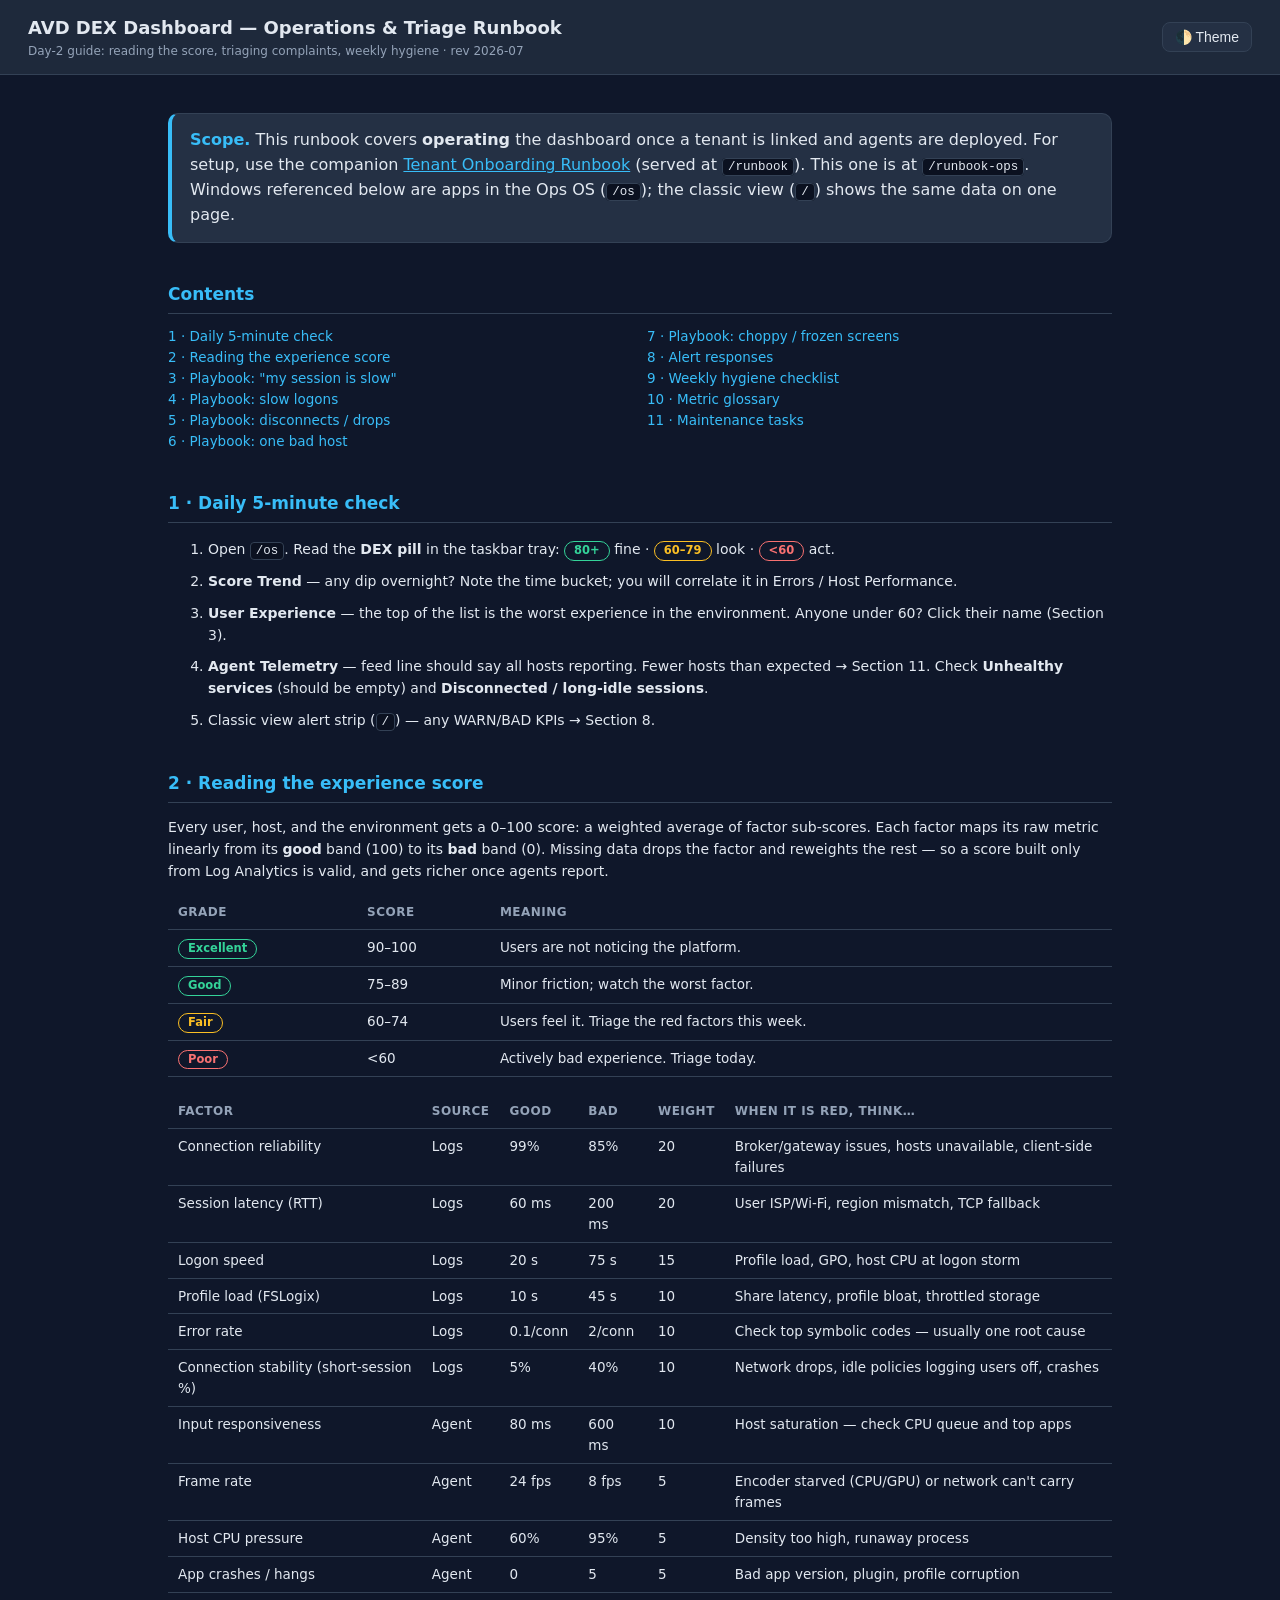
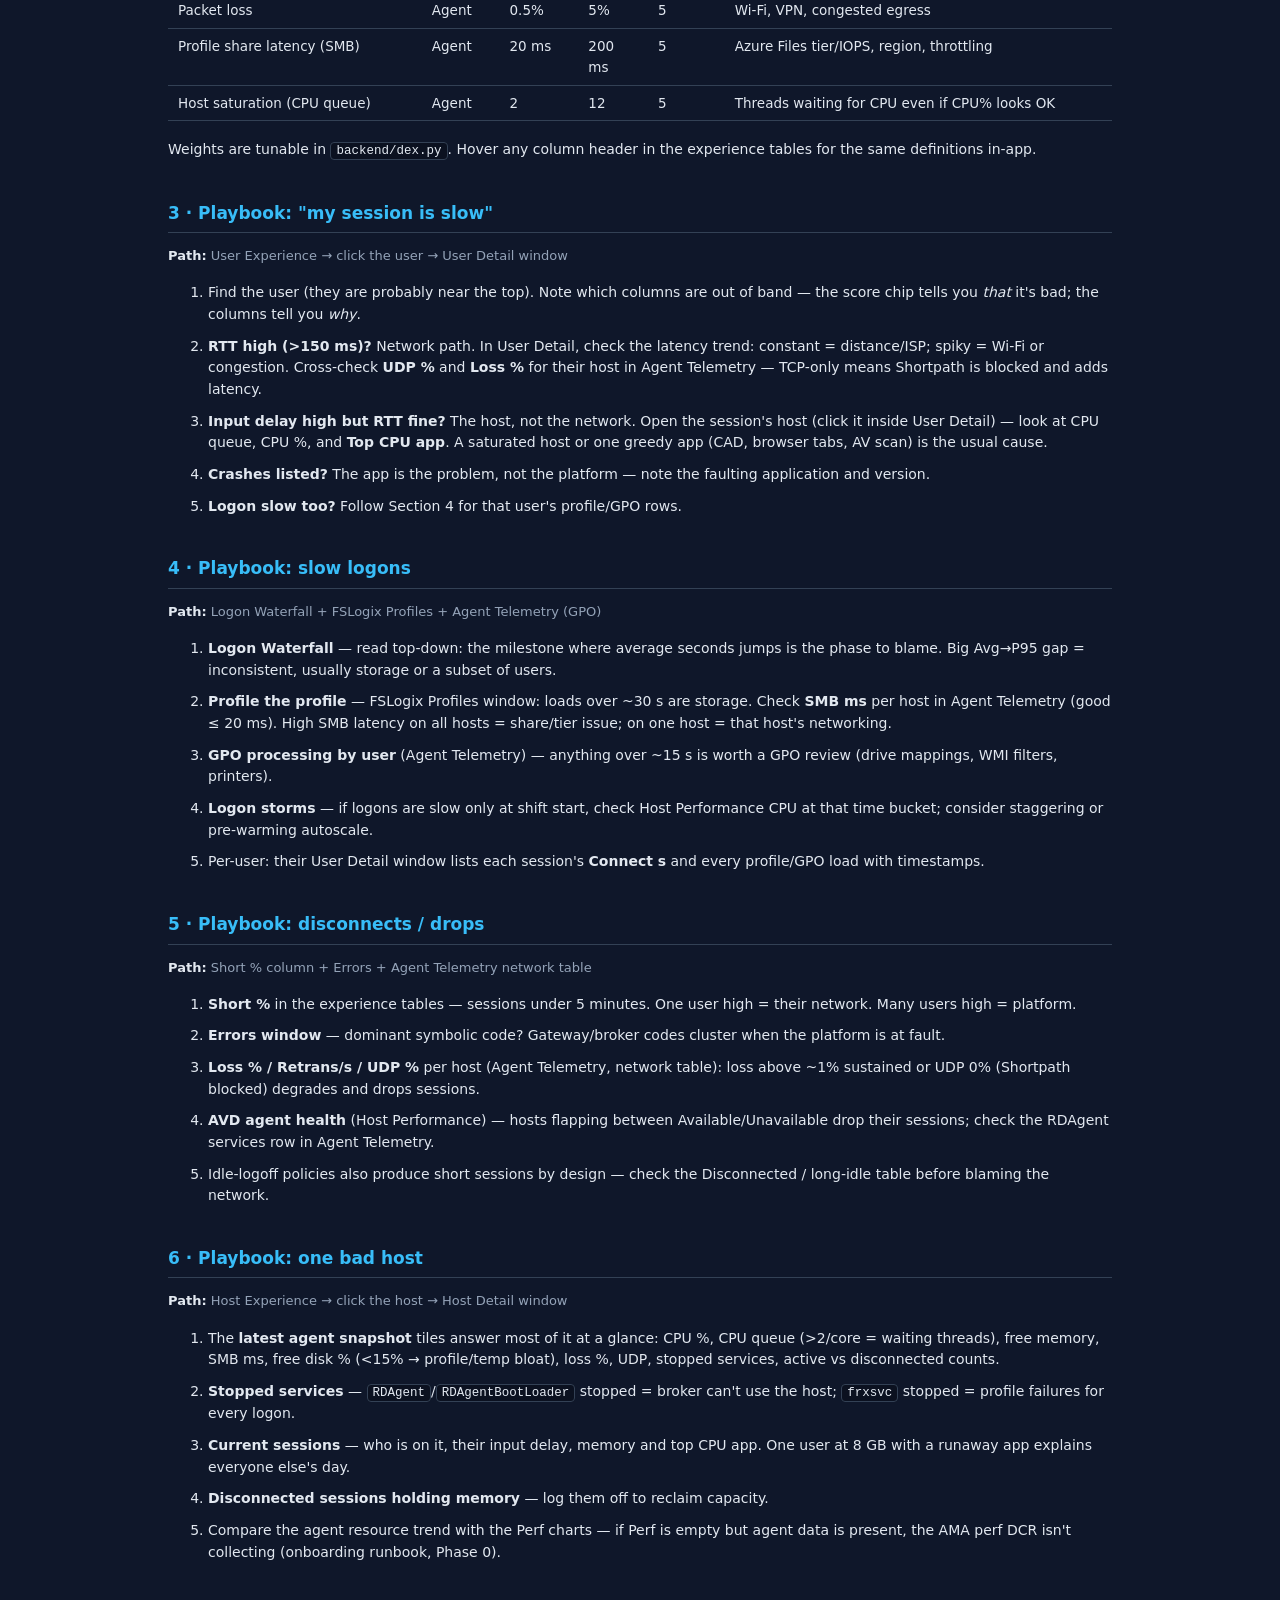
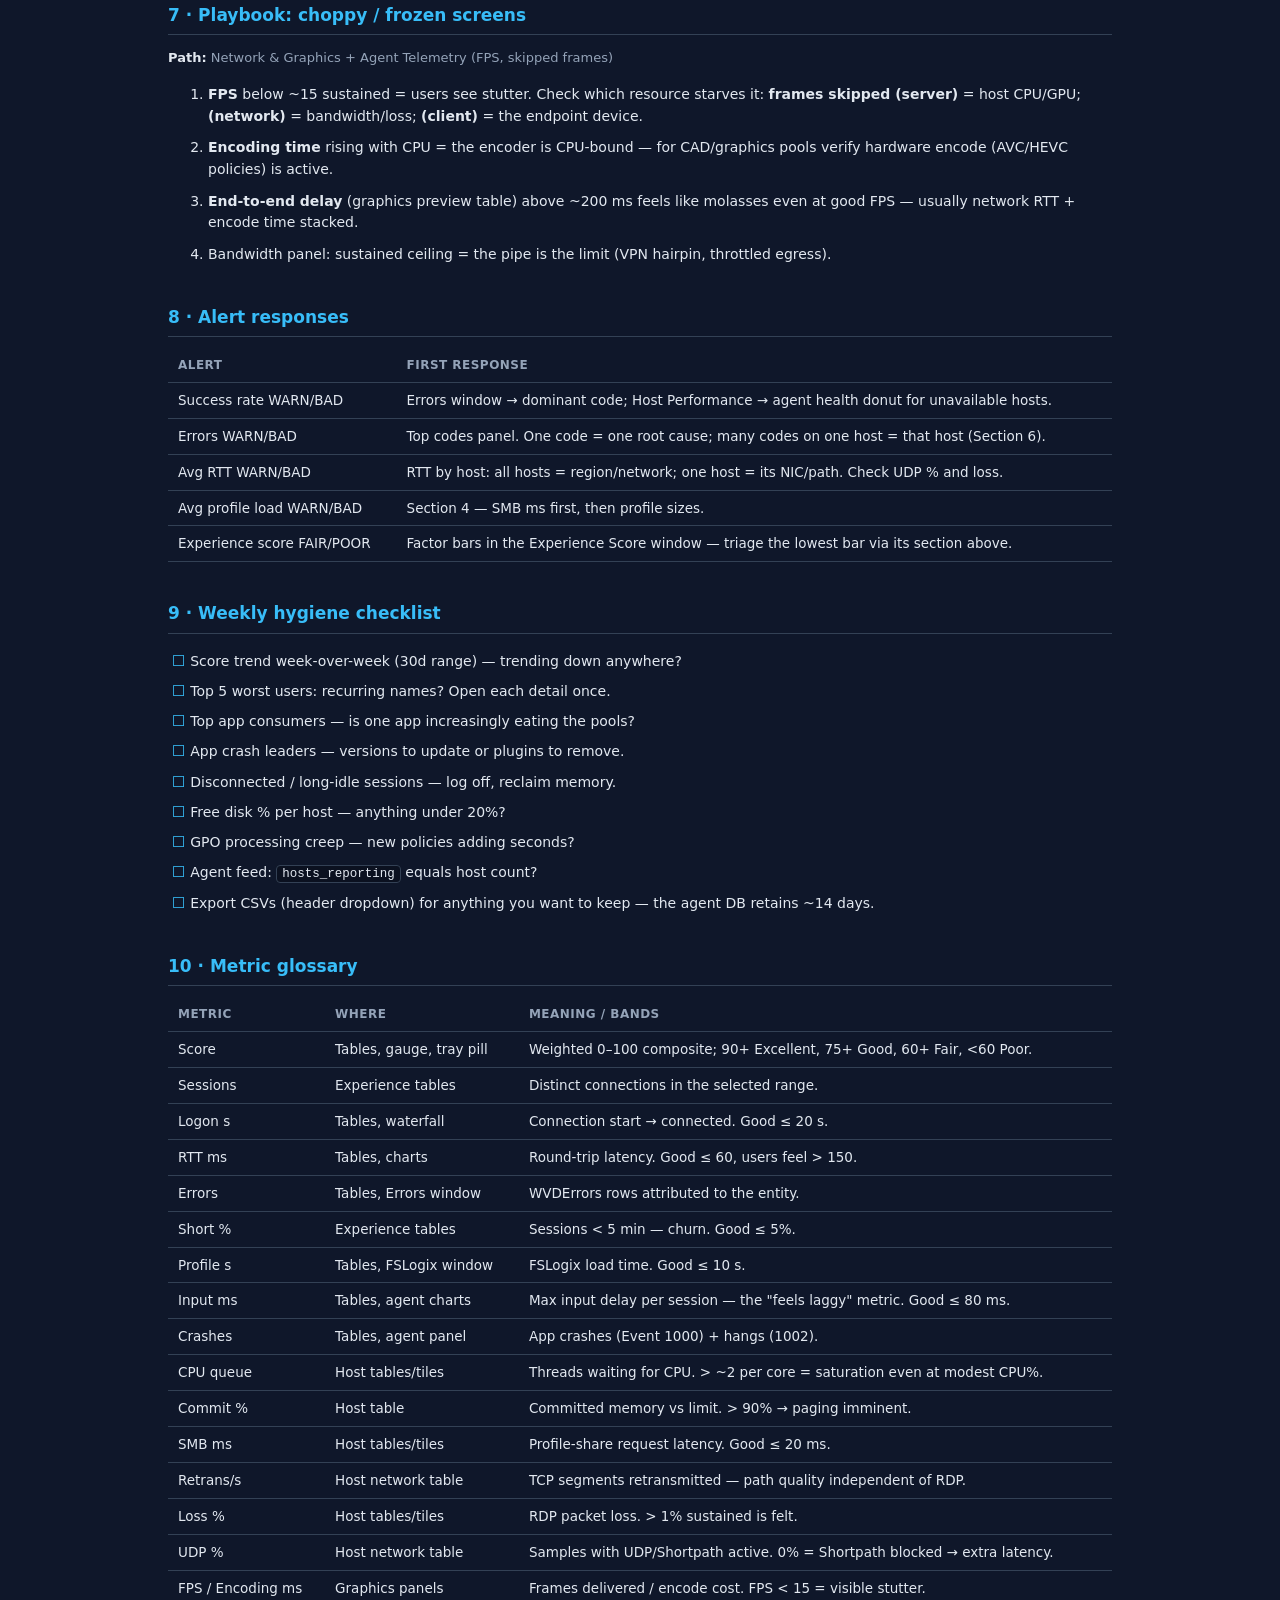
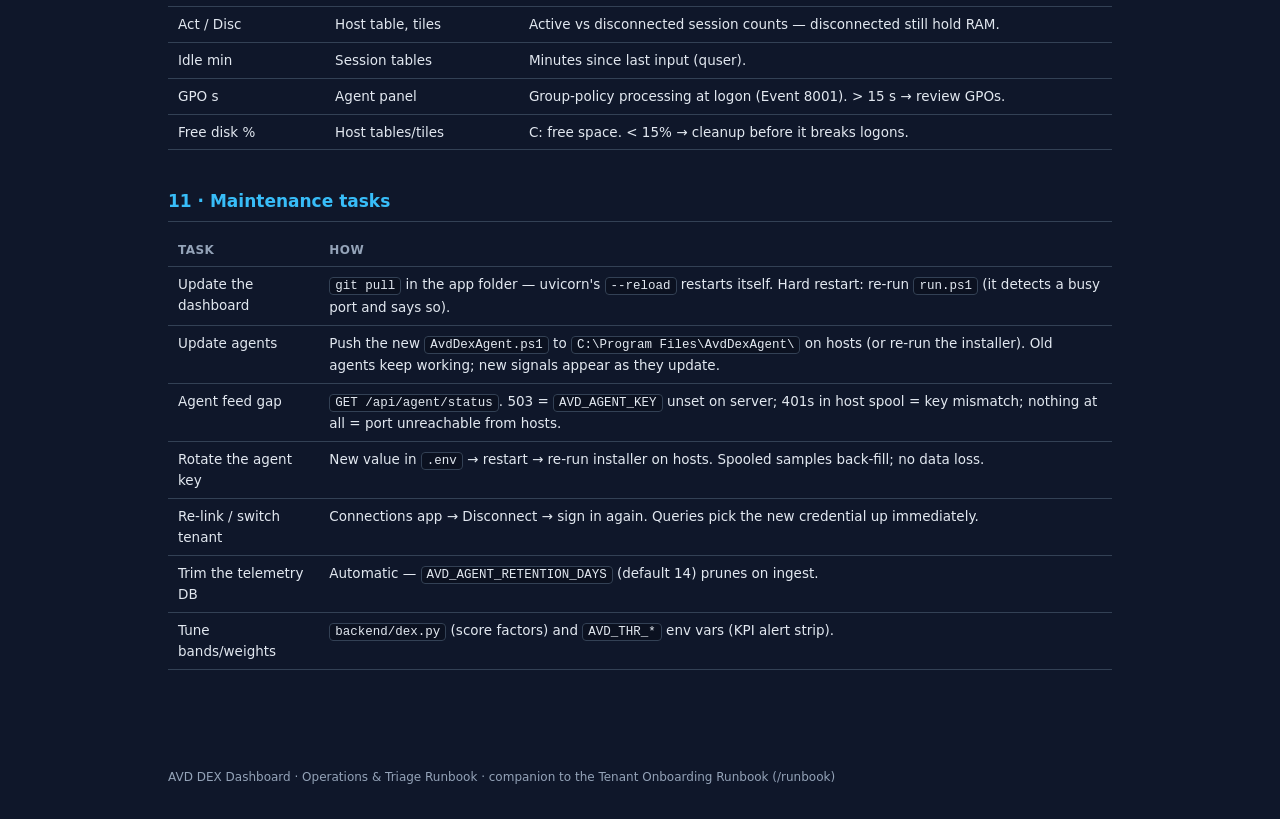
==== docs/DEX-Operations-Runbook.html @ a6c7c3af "Add Operations & Triage runbook (served at /runbook-ops) Day-2 companion to the onboarding runbook: " ====
<!DOCTYPE html>
<html lang="en">
<head>
<meta charset="UTF-8" />
<meta name="viewport" content="width=device-width, initial-scale=1.0" />
<title>AVD DEX Dashboard — Operations &amp; Triage Runbook</title>
<style>
:root {
  --bg: #0f172a; --panel: #1e293b; --card: #243044; --text: #e2e8f0;
  --muted: #94a3b8; --accent: #38bdf8; --ok: #34d399; --warn: #fbbf24;
  --bad: #f87171; --border: #334155; --code: #0b1120;
}
[data-theme="light"] {
  --bg: #f1f5f9; --panel: #ffffff; --card: #f8fafc; --text: #0f172a;
  --muted: #64748b; --accent: #0284c7; --ok: #059669; --warn: #b45309;
  --bad: #dc2626; --border: #e2e8f0; --code: #f1f5f9;
}
* { box-sizing: border-box; }
body {
  margin: 0; font-family: "Segoe UI", system-ui, sans-serif;
  background: var(--bg); color: var(--text); line-height: 1.55;
}
header {
  position: sticky; top: 0; z-index: 10;
  display: flex; justify-content: space-between; align-items: center; gap: 12px;
  padding: 14px 28px; background: var(--panel); border-bottom: 1px solid var(--border);
}
header h1 { font-size: 18px; margin: 0; }
header .sub { font-size: 12px; color: var(--muted); }
#theme {
  background: var(--card); color: var(--text); border: 1px solid var(--border);
  border-radius: 8px; padding: 6px 12px; font-size: 14px; cursor: pointer;
}
#theme:hover { border-color: var(--accent); }
main { max-width: 1000px; margin: 0 auto; padding: 24px 28px 80px; }
h2 {
  font-size: 17px; color: var(--accent); margin: 38px 0 12px;
  border-bottom: 1px solid var(--border); padding-bottom: 6px;
}
h3 { font-size: 14.5px; margin: 22px 0 8px; }
p, li { font-size: 14px; }
code {
  background: var(--code); border: 1px solid var(--border); border-radius: 4px;
  padding: 1px 5px; font-size: 12.5px; font-family: Consolas, monospace;
}
table { width: 100%; border-collapse: collapse; font-size: 13.5px; margin: 10px 0 18px; }
th, td { text-align: left; padding: 7px 10px; border-bottom: 1px solid var(--border); vertical-align: top; }
th { color: var(--muted); font-size: 12px; text-transform: uppercase; letter-spacing: .04em; }
.card {
  background: var(--card); border: 1px solid var(--border); border-radius: 10px;
  padding: 14px 18px; margin: 14px 0;
}
.callout { border-left: 4px solid var(--accent); }
.callout.warn { border-left-color: var(--warn); }
.callout b:first-child { color: var(--accent); }
.callout.warn b:first-child { color: var(--warn); }
ol.steps > li { margin: 10px 0; }
ul.check { list-style: none; padding-left: 4px; }
ul.check li { margin: 7px 0; }
ul.check li::before { content: "☐ "; color: var(--accent); font-size: 15px; }
.pill {
  display: inline-block; border: 1px solid; border-radius: 999px;
  padding: 0 9px; font-size: 11.5px; font-weight: 600;
}
.pill.ok { color: var(--ok); border-color: var(--ok); }
.pill.warn { color: var(--warn); border-color: var(--warn); }
.pill.bad { color: var(--bad); border-color: var(--bad); }
.toc { columns: 2; font-size: 13.5px; }
.toc a { color: var(--accent); text-decoration: none; }
.toc a:hover { text-decoration: underline; }
.path { font-size: 13px; color: var(--muted); }
.path b { color: var(--text); }
@media print {
  header { position: static; } #theme { display: none; }
  body { background: #fff; color: #000; }
}
</style>
</head>
<body>
<header>
  <div>
    <h1>AVD DEX Dashboard — Operations &amp; Triage Runbook</h1>
    <div class="sub">Day-2 guide: reading the score, triaging complaints, weekly hygiene · rev 2026-07</div>
  </div>
  <button id="theme" title="Toggle light/dark">🌓 Theme</button>
</header>
<main>

<div class="card callout">
  <b>Scope.</b> This runbook covers <b>operating</b> the dashboard once a
  tenant is linked and agents are deployed. For setup, use the companion
  <a href="Tenant-Onboarding-Runbook.html" style="color:var(--accent)">Tenant
  Onboarding Runbook</a> (served at <code>/runbook</code>). This one is at
  <code>/runbook-ops</code>. Windows referenced below are apps in the Ops OS
  (<code>/os</code>); the classic view (<code>/</code>) shows the same data
  on one page.
</div>

<h2 id="toc">Contents</h2>
<div class="toc">
  <div><a href="#daily">1 · Daily 5-minute check</a></div>
  <div><a href="#score">2 · Reading the experience score</a></div>
  <div><a href="#t-slow">3 · Playbook: "my session is slow"</a></div>
  <div><a href="#t-logon">4 · Playbook: slow logons</a></div>
  <div><a href="#t-drops">5 · Playbook: disconnects / drops</a></div>
  <div><a href="#t-host">6 · Playbook: one bad host</a></div>
  <div><a href="#t-choppy">7 · Playbook: choppy / frozen screens</a></div>
  <div><a href="#alerts">8 · Alert responses</a></div>
  <div><a href="#weekly">9 · Weekly hygiene checklist</a></div>
  <div><a href="#glossary">10 · Metric glossary</a></div>
  <div><a href="#maint">11 · Maintenance tasks</a></div>
</div>

<h2 id="daily">1 · Daily 5-minute check</h2>
<ol class="steps">
  <li>Open <code>/os</code>. Read the <b>DEX pill</b> in the taskbar tray:
      <span class="pill ok">80+</span> fine ·
      <span class="pill warn">60–79</span> look ·
      <span class="pill bad">&lt;60</span> act.</li>
  <li><b>Score Trend</b> — any dip overnight? Note the time bucket; you will
      correlate it in Errors / Host Performance.</li>
  <li><b>User Experience</b> — the top of the list is the worst experience in
      the environment. Anyone under 60? Click their name (Section 3).</li>
  <li><b>Agent Telemetry</b> — feed line should say all hosts reporting.
      Fewer hosts than expected → Section 11. Check <b>Unhealthy services</b>
      (should be empty) and <b>Disconnected / long-idle sessions</b>.</li>
  <li>Classic view alert strip (<code>/</code>) — any WARN/BAD KPIs → Section 8.</li>
</ol>

<h2 id="score">2 · Reading the experience score</h2>
<p>Every user, host, and the environment gets a 0–100 score: a weighted
average of factor sub-scores. Each factor maps its raw metric linearly from
its <b>good</b> band (100) to its <b>bad</b> band (0). Missing data drops the
factor and reweights the rest — so a score built only from Log Analytics is
valid, and gets richer once agents report.</p>
<table>
  <tr><th>Grade</th><th>Score</th><th>Meaning</th></tr>
  <tr><td><span class="pill ok">Excellent</span></td><td>90–100</td><td>Users are not noticing the platform.</td></tr>
  <tr><td><span class="pill ok">Good</span></td><td>75–89</td><td>Minor friction; watch the worst factor.</td></tr>
  <tr><td><span class="pill warn">Fair</span></td><td>60–74</td><td>Users feel it. Triage the red factors this week.</td></tr>
  <tr><td><span class="pill bad">Poor</span></td><td>&lt;60</td><td>Actively bad experience. Triage today.</td></tr>
</table>
<table>
  <tr><th>Factor</th><th>Source</th><th>Good</th><th>Bad</th><th>Weight</th><th>When it is red, think…</th></tr>
  <tr><td>Connection reliability</td><td>Logs</td><td>99%</td><td>85%</td><td>20</td><td>Broker/gateway issues, hosts unavailable, client-side failures</td></tr>
  <tr><td>Session latency (RTT)</td><td>Logs</td><td>60 ms</td><td>200 ms</td><td>20</td><td>User ISP/Wi-Fi, region mismatch, TCP fallback</td></tr>
  <tr><td>Logon speed</td><td>Logs</td><td>20 s</td><td>75 s</td><td>15</td><td>Profile load, GPO, host CPU at logon storm</td></tr>
  <tr><td>Profile load (FSLogix)</td><td>Logs</td><td>10 s</td><td>45 s</td><td>10</td><td>Share latency, profile bloat, throttled storage</td></tr>
  <tr><td>Error rate</td><td>Logs</td><td>0.1/conn</td><td>2/conn</td><td>10</td><td>Check top symbolic codes — usually one root cause</td></tr>
  <tr><td>Connection stability (short-session %)</td><td>Logs</td><td>5%</td><td>40%</td><td>10</td><td>Network drops, idle policies logging users off, crashes</td></tr>
  <tr><td>Input responsiveness</td><td>Agent</td><td>80 ms</td><td>600 ms</td><td>10</td><td>Host saturation — check CPU queue and top apps</td></tr>
  <tr><td>Frame rate</td><td>Agent</td><td>24 fps</td><td>8 fps</td><td>5</td><td>Encoder starved (CPU/GPU) or network can't carry frames</td></tr>
  <tr><td>Host CPU pressure</td><td>Agent</td><td>60%</td><td>95%</td><td>5</td><td>Density too high, runaway process</td></tr>
  <tr><td>App crashes / hangs</td><td>Agent</td><td>0</td><td>5</td><td>5</td><td>Bad app version, plugin, profile corruption</td></tr>
  <tr><td>Packet loss</td><td>Agent</td><td>0.5%</td><td>5%</td><td>5</td><td>Wi-Fi, VPN, congested egress</td></tr>
  <tr><td>Profile share latency (SMB)</td><td>Agent</td><td>20 ms</td><td>200 ms</td><td>5</td><td>Azure Files tier/IOPS, region, throttling</td></tr>
  <tr><td>Host saturation (CPU queue)</td><td>Agent</td><td>2</td><td>12</td><td>5</td><td>Threads waiting for CPU even if CPU% looks OK</td></tr>
</table>
<p>Weights are tunable in <code>backend/dex.py</code>. Hover any column
header in the experience tables for the same definitions in-app.</p>

<h2 id="t-slow">3 · Playbook: "my session is slow"</h2>
<p class="path"><b>Path:</b> User Experience → click the user → User Detail window</p>
<ol class="steps">
  <li>Find the user (they are probably near the top). Note which columns are
      out of band — the score chip tells you <i>that</i> it's bad; the columns
      tell you <i>why</i>.</li>
  <li><b>RTT high (&gt;150 ms)?</b> Network path. In User Detail, check the
      latency trend: constant = distance/ISP; spiky = Wi-Fi or congestion.
      Cross-check <b>UDP %</b> and <b>Loss %</b> for their host in Agent
      Telemetry — TCP-only means Shortpath is blocked and adds latency.</li>
  <li><b>Input delay high but RTT fine?</b> The host, not the network. Open
      the session's host (click it inside User Detail) — look at CPU queue,
      CPU %, and <b>Top CPU app</b>. A saturated host or one greedy app
      (CAD, browser tabs, AV scan) is the usual cause.</li>
  <li><b>Crashes listed?</b> The app is the problem, not the platform —
      note the faulting application and version.</li>
  <li><b>Logon slow too?</b> Follow Section 4 for that user's profile/GPO rows.</li>
</ol>

<h2 id="t-logon">4 · Playbook: slow logons</h2>
<p class="path"><b>Path:</b> Logon Waterfall + FSLogix Profiles + Agent Telemetry (GPO)</p>
<ol class="steps">
  <li><b>Logon Waterfall</b> — read top-down: the milestone where average
      seconds jumps is the phase to blame. Big Avg→P95 gap = inconsistent,
      usually storage or a subset of users.</li>
  <li><b>Profile the profile</b> — FSLogix Profiles window: loads over ~30 s
      are storage. Check <b>SMB ms</b> per host in Agent Telemetry
      (good ≤ 20 ms). High SMB latency on all hosts = share/tier issue; on
      one host = that host's networking.</li>
  <li><b>GPO processing by user</b> (Agent Telemetry) — anything over ~15 s
      is worth a GPO review (drive mappings, WMI filters, printers).</li>
  <li><b>Logon storms</b> — if logons are slow only at shift start, check
      Host Performance CPU at that time bucket; consider staggering or
      pre-warming autoscale.</li>
  <li>Per-user: their User Detail window lists each session's
      <b>Connect s</b> and every profile/GPO load with timestamps.</li>
</ol>

<h2 id="t-drops">5 · Playbook: disconnects / drops</h2>
<p class="path"><b>Path:</b> Short % column + Errors + Agent Telemetry network table</p>
<ol class="steps">
  <li><b>Short %</b> in the experience tables — sessions under 5 minutes.
      One user high = their network. Many users high = platform.</li>
  <li><b>Errors window</b> — dominant symbolic code? Gateway/broker codes
      cluster when the platform is at fault.</li>
  <li><b>Loss % / Retrans/s / UDP %</b> per host (Agent Telemetry, network
      table): loss above ~1% sustained or UDP 0% (Shortpath blocked)
      degrades and drops sessions.</li>
  <li><b>AVD agent health</b> (Host Performance) — hosts flapping between
      Available/Unavailable drop their sessions; check the RDAgent services
      row in Agent Telemetry.</li>
  <li>Idle-logoff policies also produce short sessions by design — check
      the Disconnected / long-idle table before blaming the network.</li>
</ol>

<h2 id="t-host">6 · Playbook: one bad host</h2>
<p class="path"><b>Path:</b> Host Experience → click the host → Host Detail window</p>
<ol class="steps">
  <li>The <b>latest agent snapshot</b> tiles answer most of it at a glance:
      CPU %, CPU queue (&gt;2/core = waiting threads), free memory, SMB ms,
      free disk % (&lt;15% → profile/temp bloat), loss %, UDP, stopped
      services, active vs disconnected counts.</li>
  <li><b>Stopped services</b> — <code>RDAgent</code>/<code>RDAgentBootLoader</code>
      stopped = broker can't use the host; <code>frxsvc</code> stopped =
      profile failures for every logon.</li>
  <li><b>Current sessions</b> — who is on it, their input delay, memory and
      top CPU app. One user at 8 GB with a runaway app explains everyone
      else's day.</li>
  <li><b>Disconnected sessions holding memory</b> — log them off to reclaim
      capacity.</li>
  <li>Compare the agent resource trend with the Perf charts — if Perf is
      empty but agent data is present, the AMA perf DCR isn't collecting
      (onboarding runbook, Phase 0).</li>
</ol>

<h2 id="t-choppy">7 · Playbook: choppy / frozen screens</h2>
<p class="path"><b>Path:</b> Network &amp; Graphics + Agent Telemetry (FPS, skipped frames)</p>
<ol class="steps">
  <li><b>FPS</b> below ~15 sustained = users see stutter. Check which
      resource starves it: <b>frames skipped (server)</b> = host CPU/GPU;
      <b>(network)</b> = bandwidth/loss; <b>(client)</b> = the endpoint
      device.</li>
  <li><b>Encoding time</b> rising with CPU = the encoder is CPU-bound —
      for CAD/graphics pools verify hardware encode (AVC/HEVC policies)
      is active.</li>
  <li><b>End-to-end delay</b> (graphics preview table) above ~200 ms feels
      like molasses even at good FPS — usually network RTT + encode time
      stacked.</li>
  <li>Bandwidth panel: sustained ceiling = the pipe is the limit (VPN
      hairpin, throttled egress).</li>
</ol>

<h2 id="alerts">8 · Alert responses</h2>
<table>
  <tr><th>Alert</th><th>First response</th></tr>
  <tr><td>Success rate WARN/BAD</td><td>Errors window → dominant code; Host Performance → agent health donut for unavailable hosts.</td></tr>
  <tr><td>Errors WARN/BAD</td><td>Top codes panel. One code = one root cause; many codes on one host = that host (Section 6).</td></tr>
  <tr><td>Avg RTT WARN/BAD</td><td>RTT by host: all hosts = region/network; one host = its NIC/path. Check UDP % and loss.</td></tr>
  <tr><td>Avg profile load WARN/BAD</td><td>Section 4 — SMB ms first, then profile sizes.</td></tr>
  <tr><td>Experience score FAIR/POOR</td><td>Factor bars in the Experience Score window — triage the lowest bar via its section above.</td></tr>
</table>

<h2 id="weekly">9 · Weekly hygiene checklist</h2>
<ul class="check">
  <li>Score trend week-over-week (30d range) — trending down anywhere?</li>
  <li>Top 5 worst users: recurring names? Open each detail once.</li>
  <li>Top app consumers — is one app increasingly eating the pools?</li>
  <li>App crash leaders — versions to update or plugins to remove.</li>
  <li>Disconnected / long-idle sessions — log off, reclaim memory.</li>
  <li>Free disk % per host — anything under 20%?</li>
  <li>GPO processing creep — new policies adding seconds?</li>
  <li>Agent feed: <code>hosts_reporting</code> equals host count?</li>
  <li>Export CSVs (header dropdown) for anything you want to keep — the
      agent DB retains ~14 days.</li>
</ul>

<h2 id="glossary">10 · Metric glossary</h2>
<table>
  <tr><th>Metric</th><th>Where</th><th>Meaning / bands</th></tr>
  <tr><td>Score</td><td>Tables, gauge, tray pill</td><td>Weighted 0–100 composite; 90+ Excellent, 75+ Good, 60+ Fair, &lt;60 Poor.</td></tr>
  <tr><td>Sessions</td><td>Experience tables</td><td>Distinct connections in the selected range.</td></tr>
  <tr><td>Logon s</td><td>Tables, waterfall</td><td>Connection start → connected. Good ≤ 20 s.</td></tr>
  <tr><td>RTT ms</td><td>Tables, charts</td><td>Round-trip latency. Good ≤ 60, users feel &gt; 150.</td></tr>
  <tr><td>Errors</td><td>Tables, Errors window</td><td>WVDErrors rows attributed to the entity.</td></tr>
  <tr><td>Short %</td><td>Experience tables</td><td>Sessions &lt; 5 min — churn. Good ≤ 5%.</td></tr>
  <tr><td>Profile s</td><td>Tables, FSLogix window</td><td>FSLogix load time. Good ≤ 10 s.</td></tr>
  <tr><td>Input ms</td><td>Tables, agent charts</td><td>Max input delay per session — the "feels laggy" metric. Good ≤ 80 ms.</td></tr>
  <tr><td>Crashes</td><td>Tables, agent panel</td><td>App crashes (Event 1000) + hangs (1002).</td></tr>
  <tr><td>CPU queue</td><td>Host tables/tiles</td><td>Threads waiting for CPU. &gt; ~2 per core = saturation even at modest CPU%.</td></tr>
  <tr><td>Commit %</td><td>Host table</td><td>Committed memory vs limit. &gt; 90% → paging imminent.</td></tr>
  <tr><td>SMB ms</td><td>Host tables/tiles</td><td>Profile-share request latency. Good ≤ 20 ms.</td></tr>
  <tr><td>Retrans/s</td><td>Host network table</td><td>TCP segments retransmitted — path quality independent of RDP.</td></tr>
  <tr><td>Loss %</td><td>Host tables/tiles</td><td>RDP packet loss. &gt; 1% sustained is felt.</td></tr>
  <tr><td>UDP %</td><td>Host network table</td><td>Samples with UDP/Shortpath active. 0% = Shortpath blocked → extra latency.</td></tr>
  <tr><td>FPS / Encoding ms</td><td>Graphics panels</td><td>Frames delivered / encode cost. FPS &lt; 15 = visible stutter.</td></tr>
  <tr><td>Act / Disc</td><td>Host table, tiles</td><td>Active vs disconnected session counts — disconnected still hold RAM.</td></tr>
  <tr><td>Idle min</td><td>Session tables</td><td>Minutes since last input (quser).</td></tr>
  <tr><td>GPO s</td><td>Agent panel</td><td>Group-policy processing at logon (Event 8001). &gt; 15 s → review GPOs.</td></tr>
  <tr><td>Free disk %</td><td>Host tables/tiles</td><td>C: free space. &lt; 15% → cleanup before it breaks logons.</td></tr>
</table>

<h2 id="maint">11 · Maintenance tasks</h2>
<table>
  <tr><th>Task</th><th>How</th></tr>
  <tr><td>Update the dashboard</td><td><code>git pull</code> in the app folder — uvicorn's <code>--reload</code> restarts itself. Hard restart: re-run <code>run.ps1</code> (it detects a busy port and says so).</td></tr>
  <tr><td>Update agents</td><td>Push the new <code>AvdDexAgent.ps1</code> to <code>C:\Program Files\AvdDexAgent\</code> on hosts (or re-run the installer). Old agents keep working; new signals appear as they update.</td></tr>
  <tr><td>Agent feed gap</td><td><code>GET /api/agent/status</code>. 503 = <code>AVD_AGENT_KEY</code> unset on server; 401s in host spool = key mismatch; nothing at all = port unreachable from hosts.</td></tr>
  <tr><td>Rotate the agent key</td><td>New value in <code>.env</code> → restart → re-run installer on hosts. Spooled samples back-fill; no data loss.</td></tr>
  <tr><td>Re-link / switch tenant</td><td>Connections app → Disconnect → sign in again. Queries pick the new credential up immediately.</td></tr>
  <tr><td>Trim the telemetry DB</td><td>Automatic — <code>AVD_AGENT_RETENTION_DAYS</code> (default 14) prunes on ingest.</td></tr>
  <tr><td>Tune bands/weights</td><td><code>backend/dex.py</code> (score factors) and <code>AVD_THR_*</code> env vars (KPI alert strip).</td></tr>
</table>

</main>
<footer style="max-width:1000px;margin:0 auto;padding:0 28px 40px;color:var(--muted);font-size:12px">
AVD DEX Dashboard · Operations &amp; Triage Runbook · companion to the Tenant Onboarding Runbook (/runbook)
</footer>
<script>
(function () {
  var btn = document.getElementById("theme");
  var saved = null;
  try { saved = localStorage.getItem("avd-runbook-theme"); } catch (e) {}
  if (saved) document.documentElement.dataset.theme = saved;
  btn.addEventListener("click", function () {
    var next = document.documentElement.dataset.theme === "light" ? "dark" : "light";
    document.documentElement.dataset.theme = next;
    try { localStorage.setItem("avd-runbook-theme", next); } catch (e) {}
  });
})();
</script>
</body>
</html>
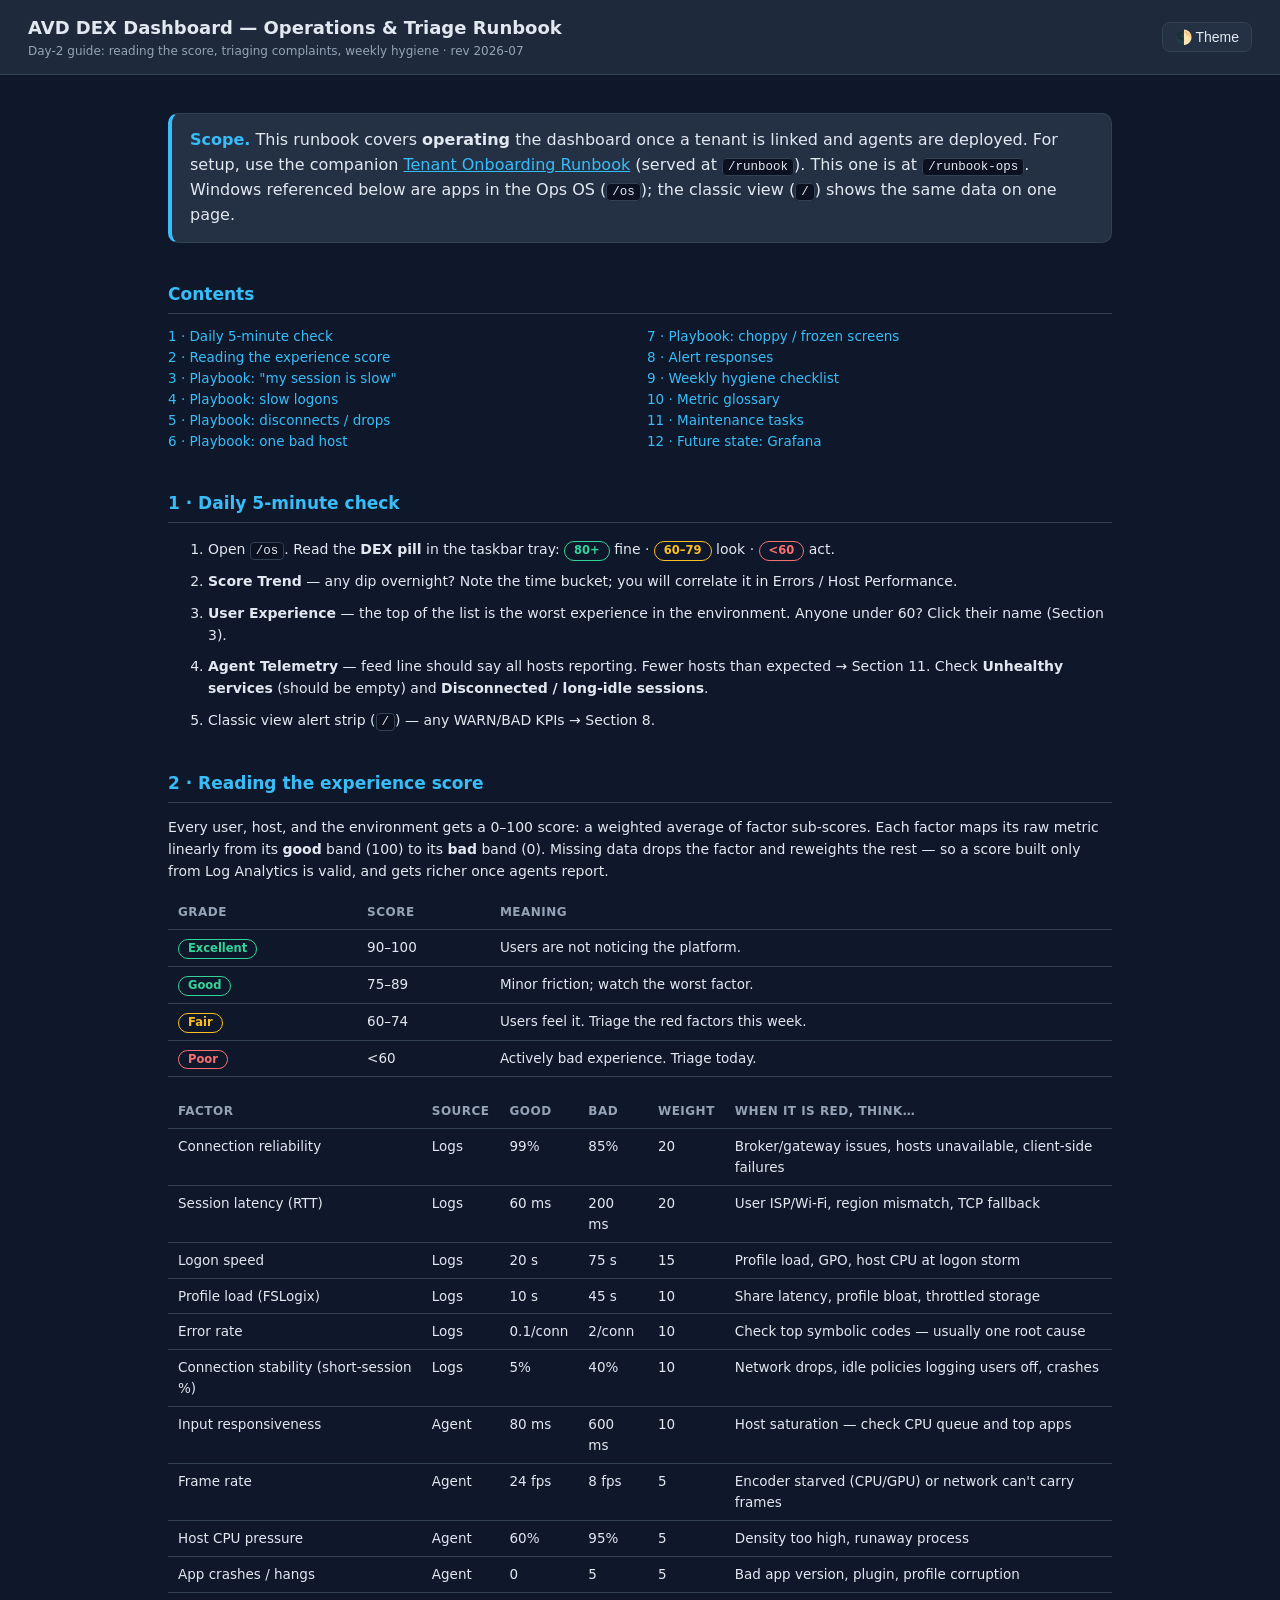
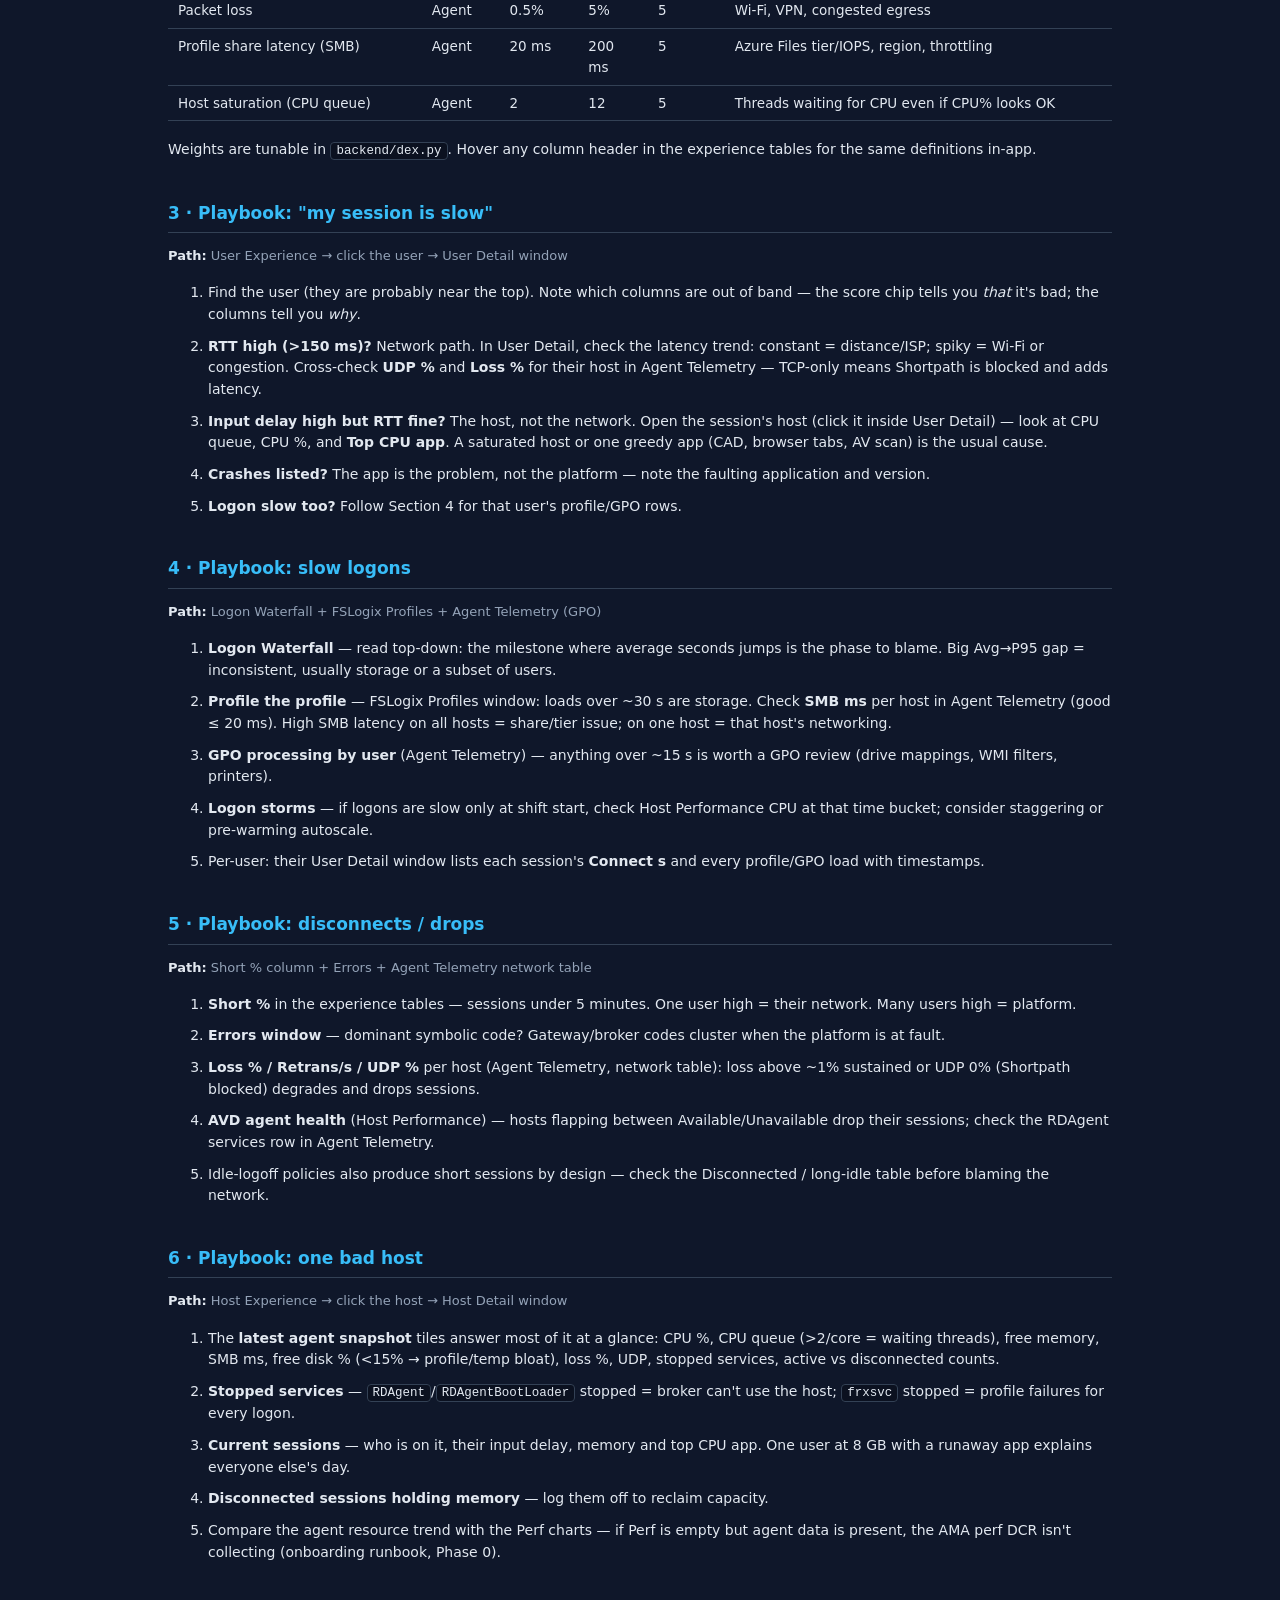
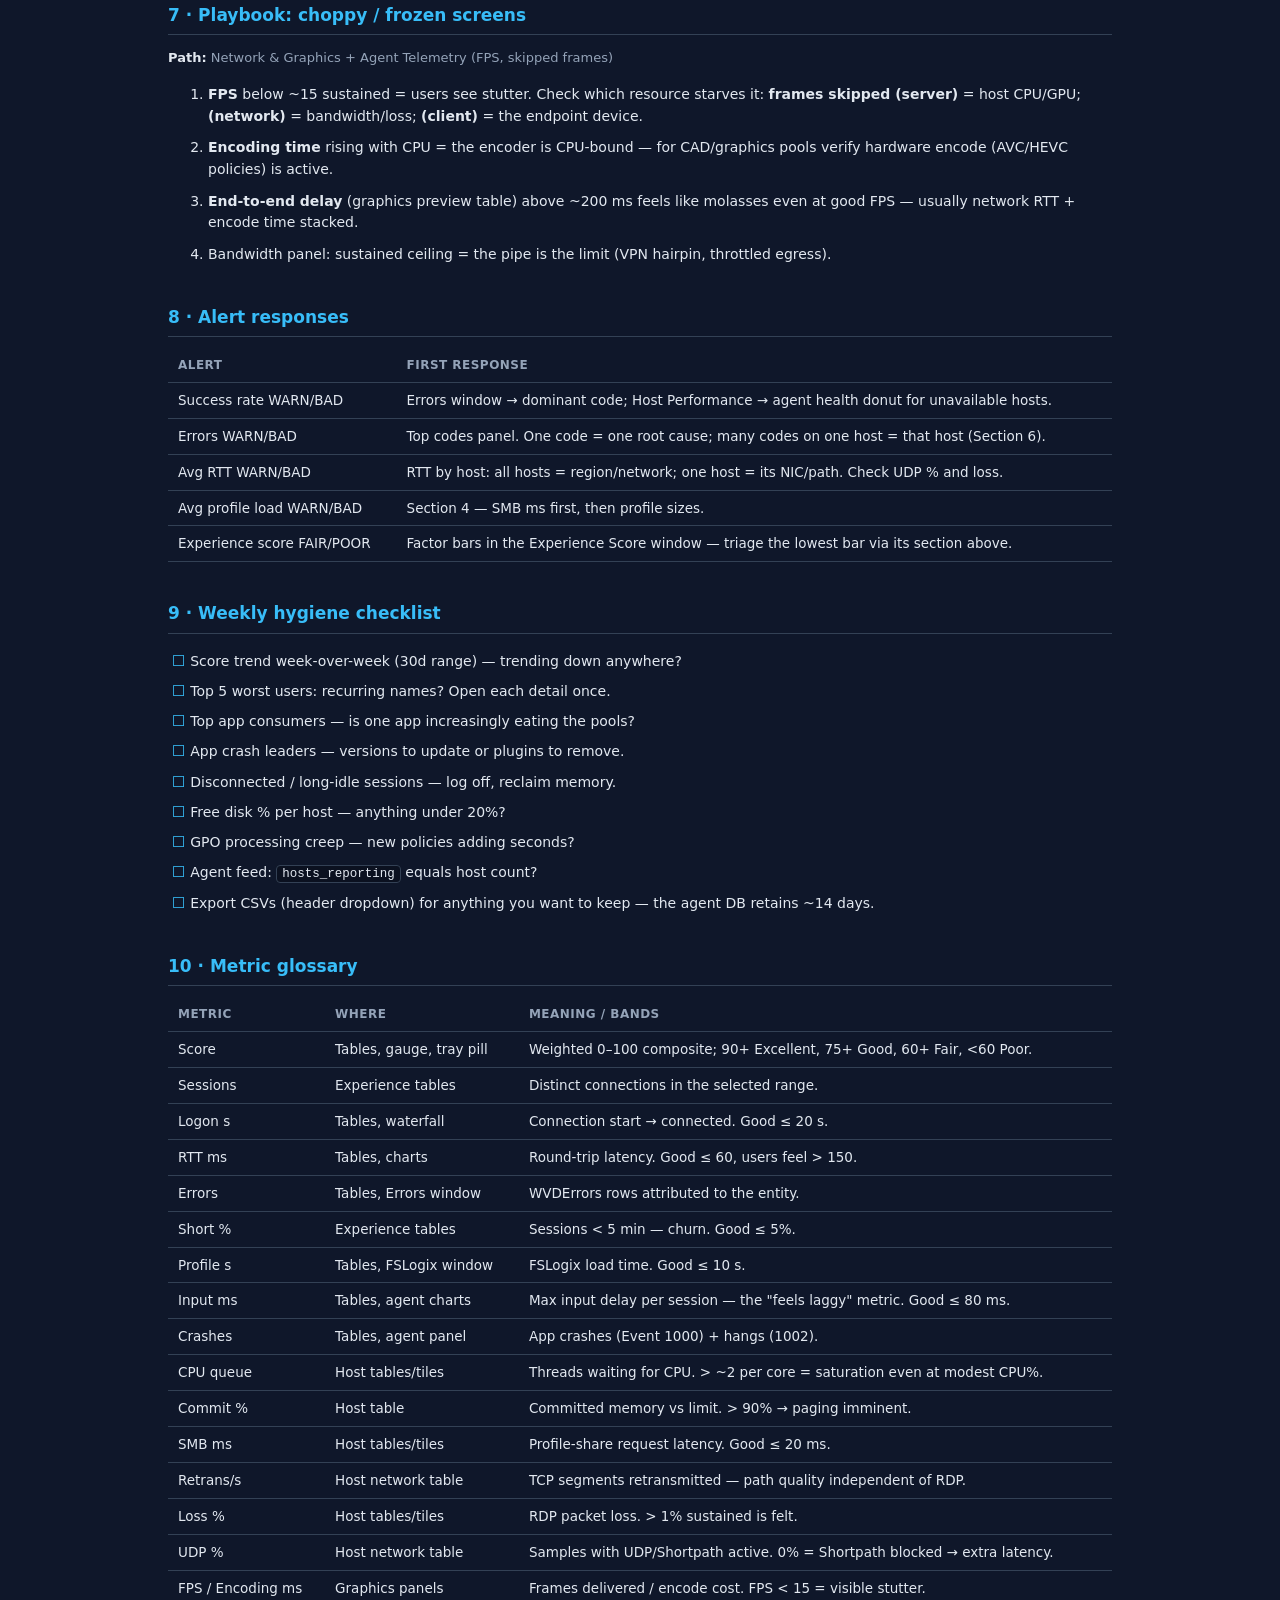
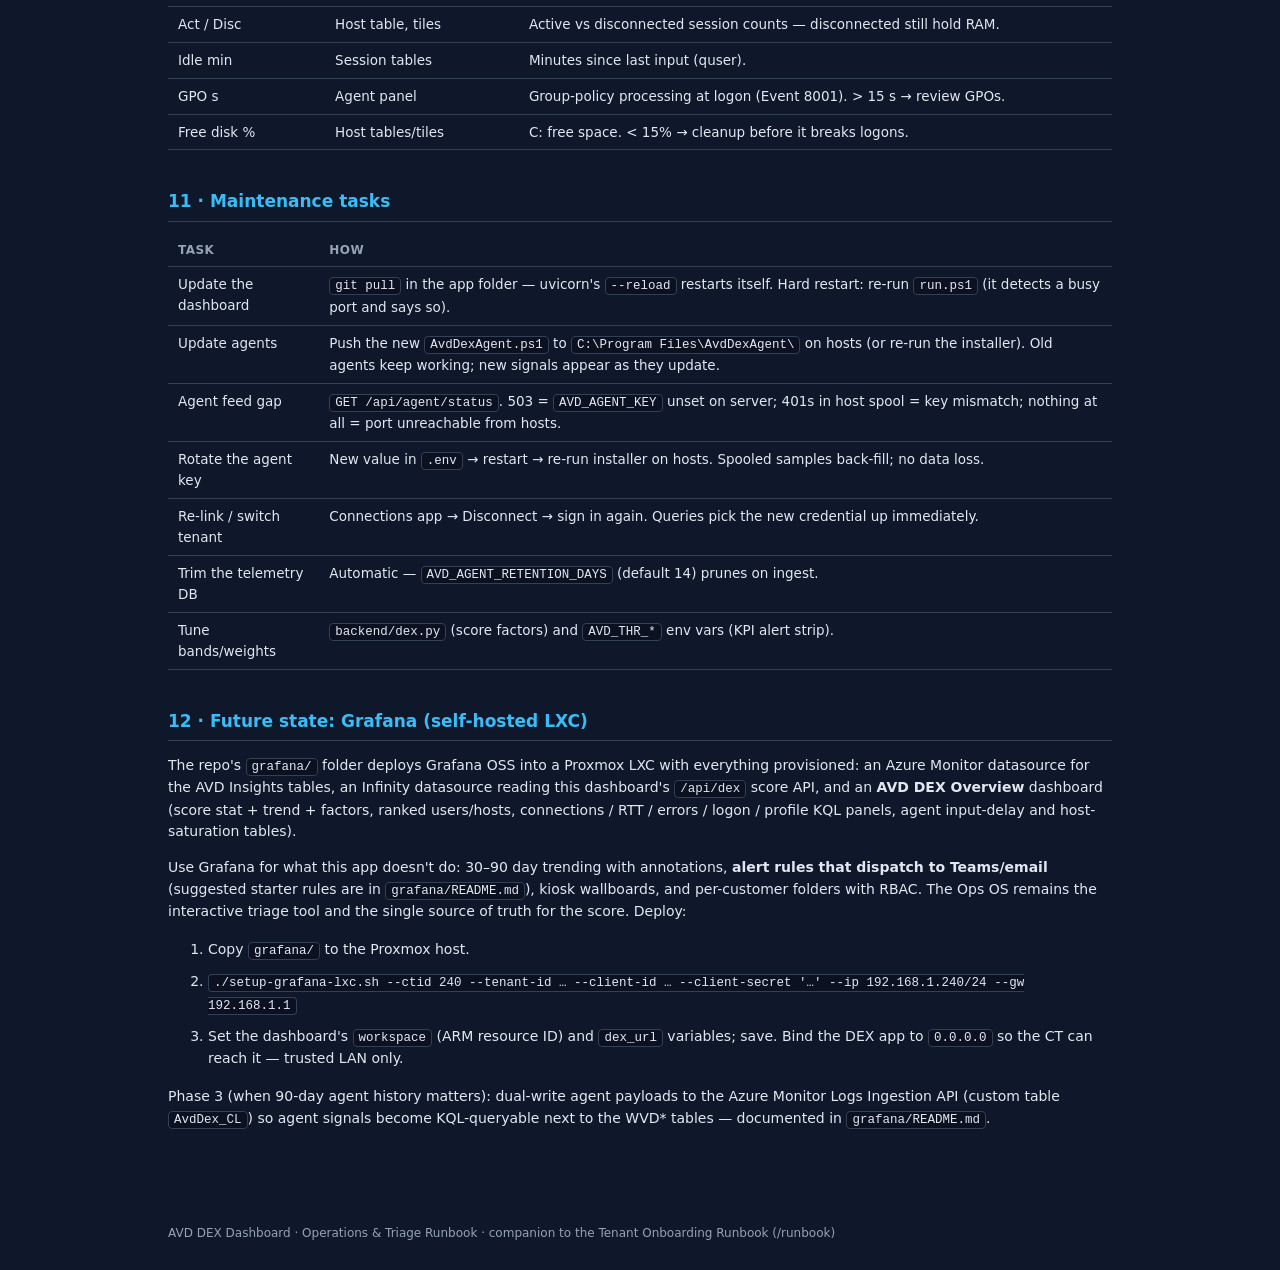
==== commit bd88a20e: "Add self-hosted Grafana future state (Proxmox LXC) with provisioned DEX dashboard grafana/ is a depl" ====
--- a/docs/DEX-Operations-Runbook.html
+++ b/docs/DEX-Operations-Runbook.html
@@ -109,6 +109,7 @@
   <div><a href="#weekly">9 · Weekly hygiene checklist</a></div>
   <div><a href="#glossary">10 · Metric glossary</a></div>
   <div><a href="#maint">11 · Maintenance tasks</a></div>
+  <div><a href="#grafana">12 · Future state: Grafana</a></div>
 </div>
 
 <h2 id="daily">1 · Daily 5-minute check</h2>
@@ -312,6 +313,32 @@
   <tr><td>Tune bands/weights</td><td><code>backend/dex.py</code> (score factors) and <code>AVD_THR_*</code> env vars (KPI alert strip).</td></tr>
 </table>
 
+<h2 id="grafana">12 · Future state: Grafana (self-hosted LXC)</h2>
+<p>The repo's <code>grafana/</code> folder deploys Grafana OSS into a
+Proxmox LXC with everything provisioned: an Azure Monitor datasource for
+the AVD Insights tables, an Infinity datasource reading this dashboard's
+<code>/api/dex</code> score API, and an <b>AVD DEX Overview</b> dashboard
+(score stat + trend + factors, ranked users/hosts, connections / RTT /
+errors / logon / profile KQL panels, agent input-delay and host-saturation
+tables).</p>
+<p>Use Grafana for what this app doesn't do: 30–90 day trending with
+annotations, <b>alert rules that dispatch to Teams/email</b> (suggested
+starter rules are in <code>grafana/README.md</code>), kiosk wallboards,
+and per-customer folders with RBAC. The Ops OS remains the interactive
+triage tool and the single source of truth for the score. Deploy:</p>
+<ol class="steps">
+  <li>Copy <code>grafana/</code> to the Proxmox host.</li>
+  <li><code>./setup-grafana-lxc.sh --ctid 240 --tenant-id … --client-id …
+      --client-secret '…' --ip 192.168.1.240/24 --gw 192.168.1.1</code></li>
+  <li>Set the dashboard's <code>workspace</code> (ARM resource ID) and
+      <code>dex_url</code> variables; save. Bind the DEX app to
+      <code>0.0.0.0</code> so the CT can reach it — trusted LAN only.</li>
+</ol>
+<p>Phase 3 (when 90-day agent history matters): dual-write agent payloads
+to the Azure Monitor Logs Ingestion API (custom table
+<code>AvdDex_CL</code>) so agent signals become KQL-queryable next to the
+WVD* tables — documented in <code>grafana/README.md</code>.</p>
+
 </main>
 <footer style="max-width:1000px;margin:0 auto;padding:0 28px 40px;color:var(--muted);font-size:12px">
 AVD DEX Dashboard · Operations &amp; Triage Runbook · companion to the Tenant Onboarding Runbook (/runbook)
